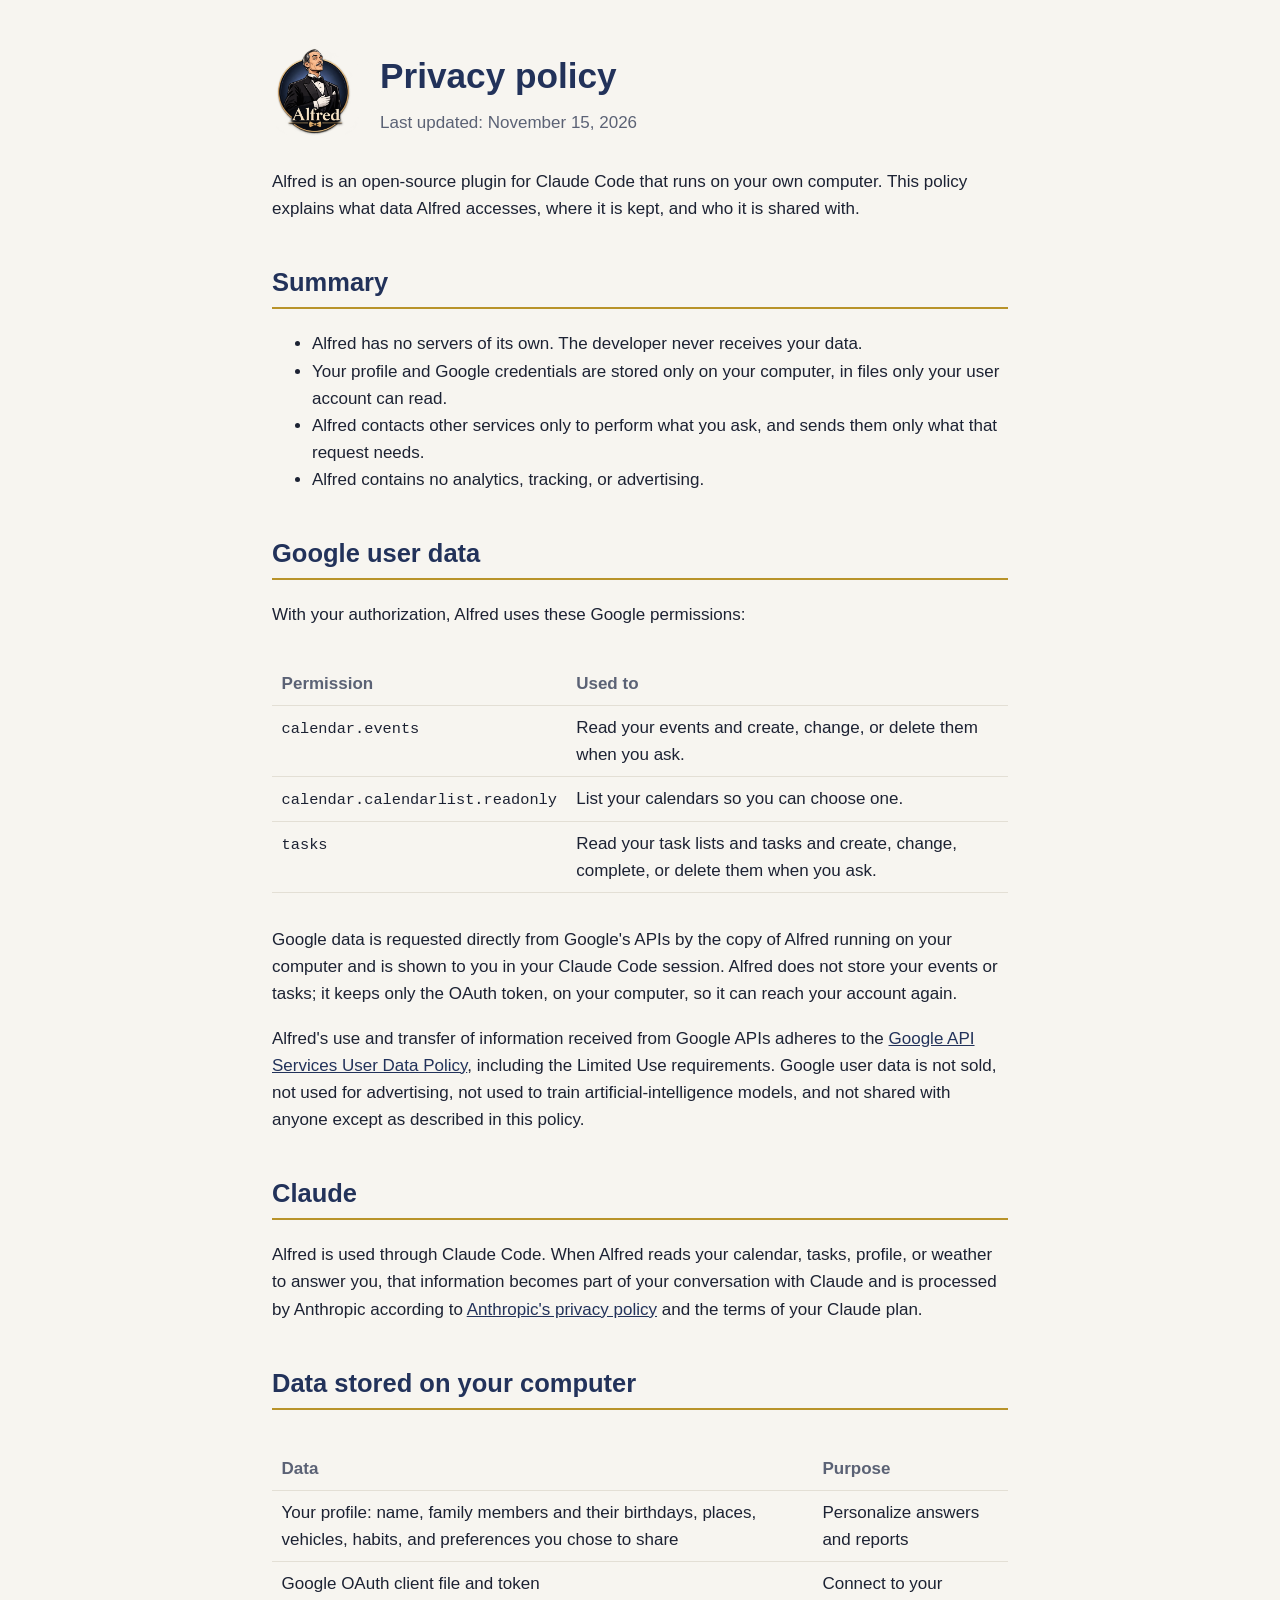
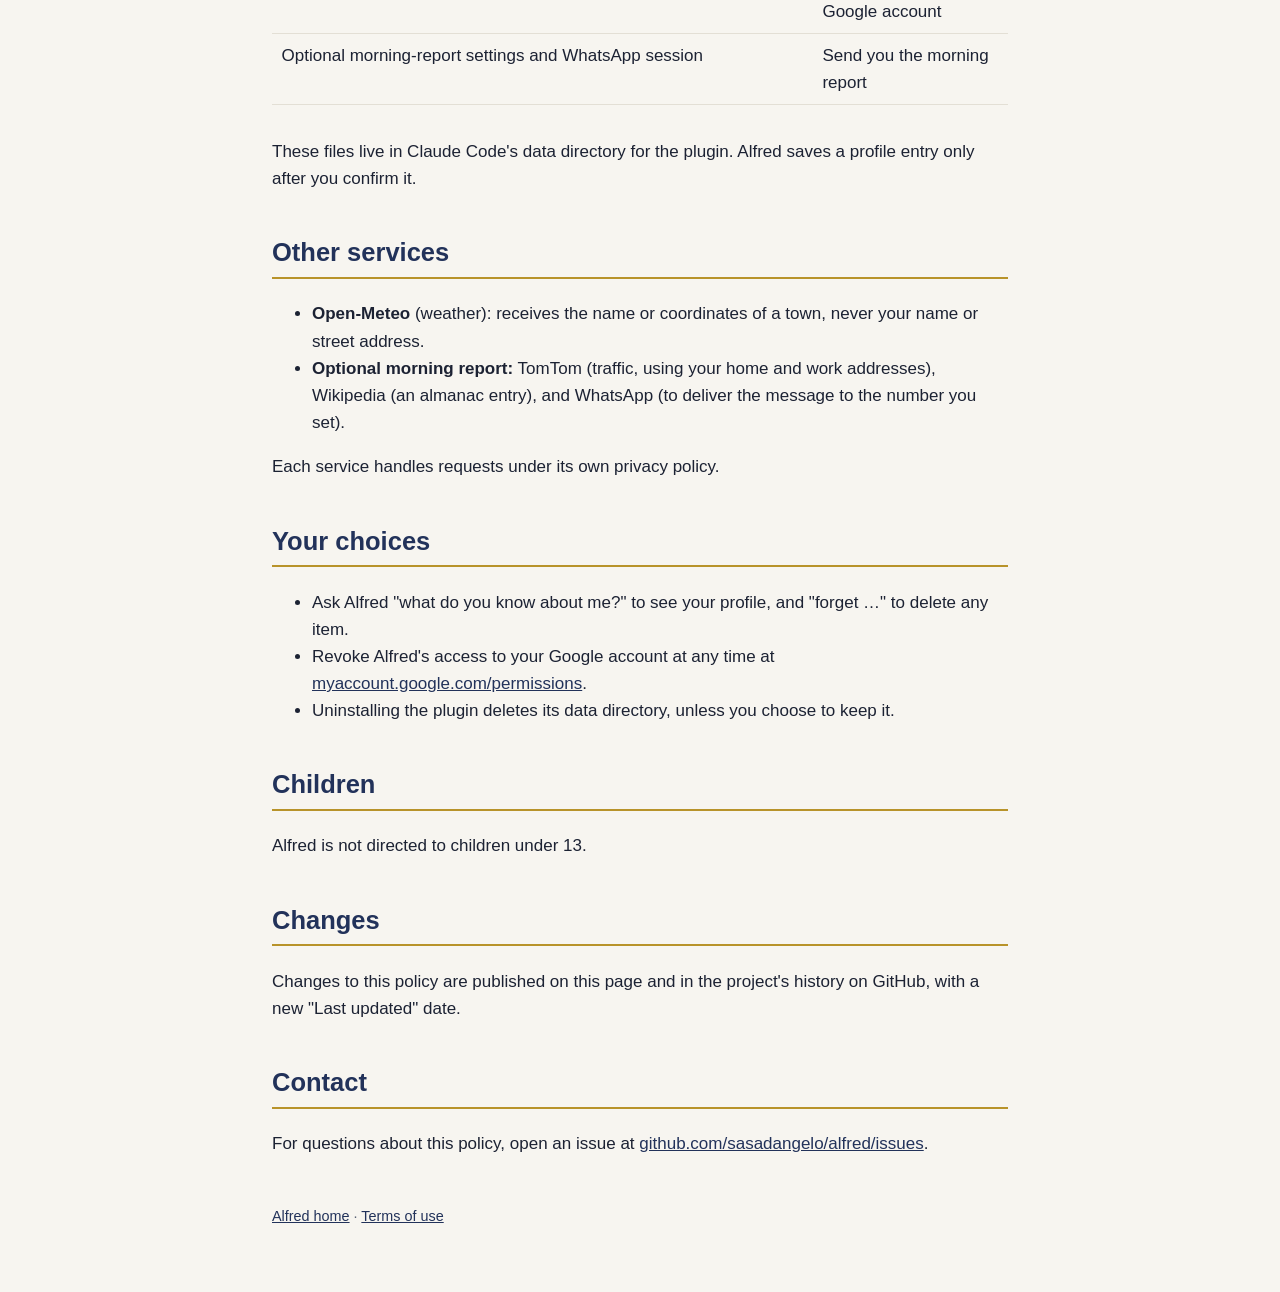
==== docs/privacy.html @ 01066d7a "Add Google connection skill, logo and project web pages - Add the connect-google skill: OAuth client" ====
<!doctype html>
<html lang="en">
<head>
  <meta charset="utf-8">
  <meta name="viewport" content="width=device-width, initial-scale=1">
  <title>Alfred – Privacy policy</title>
  <link rel="icon" href="icon.png">
  <link rel="stylesheet" href="style.css">
</head>
<body>
<main>
  <header>
    <img src="icon.png" alt="Alfred logo">
    <div>
      <h1>Privacy policy</h1>
      <p>Last updated: November 15, 2026</p>
    </div>
  </header>

  <p>Alfred is an open-source plugin for Claude Code that runs on your own computer. This policy explains what data Alfred accesses, where it is kept, and who it is shared with.</p>

  <h2>Summary</h2>
  <ul>
    <li>Alfred has no servers of its own. The developer never receives your data.</li>
    <li>Your profile and Google credentials are stored only on your computer, in files only your user account can read.</li>
    <li>Alfred contacts other services only to perform what you ask, and sends them only what that request needs.</li>
    <li>Alfred contains no analytics, tracking, or advertising.</li>
  </ul>

  <h2>Google user data</h2>
  <p>With your authorization, Alfred uses these Google permissions:</p>
  <div class="table-wrap">
  <table>
    <tr><th>Permission</th><th>Used to</th></tr>
    <tr><td><code>calendar.events</code></td><td>Read your events and create, change, or delete them when you ask.</td></tr>
    <tr><td><code>calendar.calendarlist.readonly</code></td><td>List your calendars so you can choose one.</td></tr>
    <tr><td><code>tasks</code></td><td>Read your task lists and tasks and create, change, complete, or delete them when you ask.</td></tr>
  </table>
  </div>
  <p>Google data is requested directly from Google's APIs by the copy of Alfred running on your computer and is shown to you in your Claude Code session. Alfred does not store your events or tasks; it keeps only the OAuth token, on your computer, so it can reach your account again.</p>
  <p>Alfred's use and transfer of information received from Google APIs adheres to the <a href="https://developers.google.com/terms/api-services-user-data-policy">Google API Services User Data Policy</a>, including the Limited Use requirements. Google user data is not sold, not used for advertising, not used to train artificial-intelligence models, and not shared with anyone except as described in this policy.</p>

  <h2>Claude</h2>
  <p>Alfred is used through Claude Code. When Alfred reads your calendar, tasks, profile, or weather to answer you, that information becomes part of your conversation with Claude and is processed by Anthropic according to <a href="https://www.anthropic.com/legal/privacy">Anthropic's privacy policy</a> and the terms of your Claude plan.</p>

  <h2>Data stored on your computer</h2>
  <div class="table-wrap">
  <table>
    <tr><th>Data</th><th>Purpose</th></tr>
    <tr><td>Your profile: name, family members and their birthdays, places, vehicles, habits, and preferences you chose to share</td><td>Personalize answers and reports</td></tr>
    <tr><td>Google OAuth client file and token</td><td>Connect to your Google account</td></tr>
    <tr><td>Optional morning-report settings and WhatsApp session</td><td>Send you the morning report</td></tr>
  </table>
  </div>
  <p>These files live in Claude Code's data directory for the plugin. Alfred saves a profile entry only after you confirm it.</p>

  <h2>Other services</h2>
  <ul>
    <li><strong>Open-Meteo</strong> (weather): receives the name or coordinates of a town, never your name or street address.</li>
    <li><strong>Optional morning report:</strong> TomTom (traffic, using your home and work addresses), Wikipedia (an almanac entry), and WhatsApp (to deliver the message to the number you set).</li>
  </ul>
  <p>Each service handles requests under its own privacy policy.</p>

  <h2>Your choices</h2>
  <ul>
    <li>Ask Alfred "what do you know about me?" to see your profile, and "forget …" to delete any item.</li>
    <li>Revoke Alfred's access to your Google account at any time at <a href="https://myaccount.google.com/permissions">myaccount.google.com/permissions</a>.</li>
    <li>Uninstalling the plugin deletes its data directory, unless you choose to keep it.</li>
  </ul>

  <h2>Children</h2>
  <p>Alfred is not directed to children under 13.</p>

  <h2>Changes</h2>
  <p>Changes to this policy are published on this page and in the project's history on GitHub, with a new "Last updated" date.</p>

  <h2>Contact</h2>
  <p>For questions about this policy, open an issue at <a href="https://github.com/sasadangelo/alfred/issues">github.com/sasadangelo/alfred/issues</a>.</p>

  <footer><a href="index.html">Alfred home</a> · <a href="terms.html">Terms of use</a></footer>
</main>
</body>
</html>
---- docs/style.css ----
:root {
  --bg: #f7f5f0;
  --text: #1c2233;
  --muted: #5b6275;
  --accent: #22325a;
  --gold: #b8932a;
  --card: #ffffff;
  --border: #e3dfd5;
}
@media (prefers-color-scheme: dark) {
  :root {
    --bg: #0f1626;
    --text: #e8e6e0;
    --muted: #a3a9b8;
    --accent: #c9d3ee;
    --gold: #d4af37;
    --card: #182238;
    --border: #2a3550;
  }
}
* { box-sizing: border-box; }
body {
  margin: 0;
  padding: 0 1rem;
  background: var(--bg);
  color: var(--text);
  font: 17px/1.6 -apple-system, BlinkMacSystemFont, "Segoe UI", Roboto, Helvetica, Arial, sans-serif;
}
main { max-width: 46rem; margin: 0 auto; padding: 3rem 0 4rem; }
header { display: flex; align-items: center; gap: 1.25rem; margin-bottom: 2rem; }
header img { width: 88px; height: 88px; border-radius: 20px; }
h1 { margin: 0; font-size: 2.2rem; color: var(--accent); }
h1 + p { margin: .25rem 0 0; color: var(--muted); }
h2 { margin-top: 2.5rem; color: var(--accent); border-bottom: 2px solid var(--gold); padding-bottom: .25rem; }
a { color: var(--accent); }
code, pre { font-family: ui-monospace, SFMono-Regular, Menlo, monospace; font-size: .9em; }
pre { background: var(--card); border: 1px solid var(--border); border-radius: 10px; padding: 1rem; overflow-x: auto; }
table { width: 100%; border-collapse: collapse; margin: 1rem 0; }
.table-wrap { overflow-x: auto; }
th, td { text-align: left; padding: .5rem .6rem; border-bottom: 1px solid var(--border); vertical-align: top; }
th { color: var(--muted); font-weight: 600; }
footer { margin-top: 3rem; color: var(--muted); font-size: .9rem; }
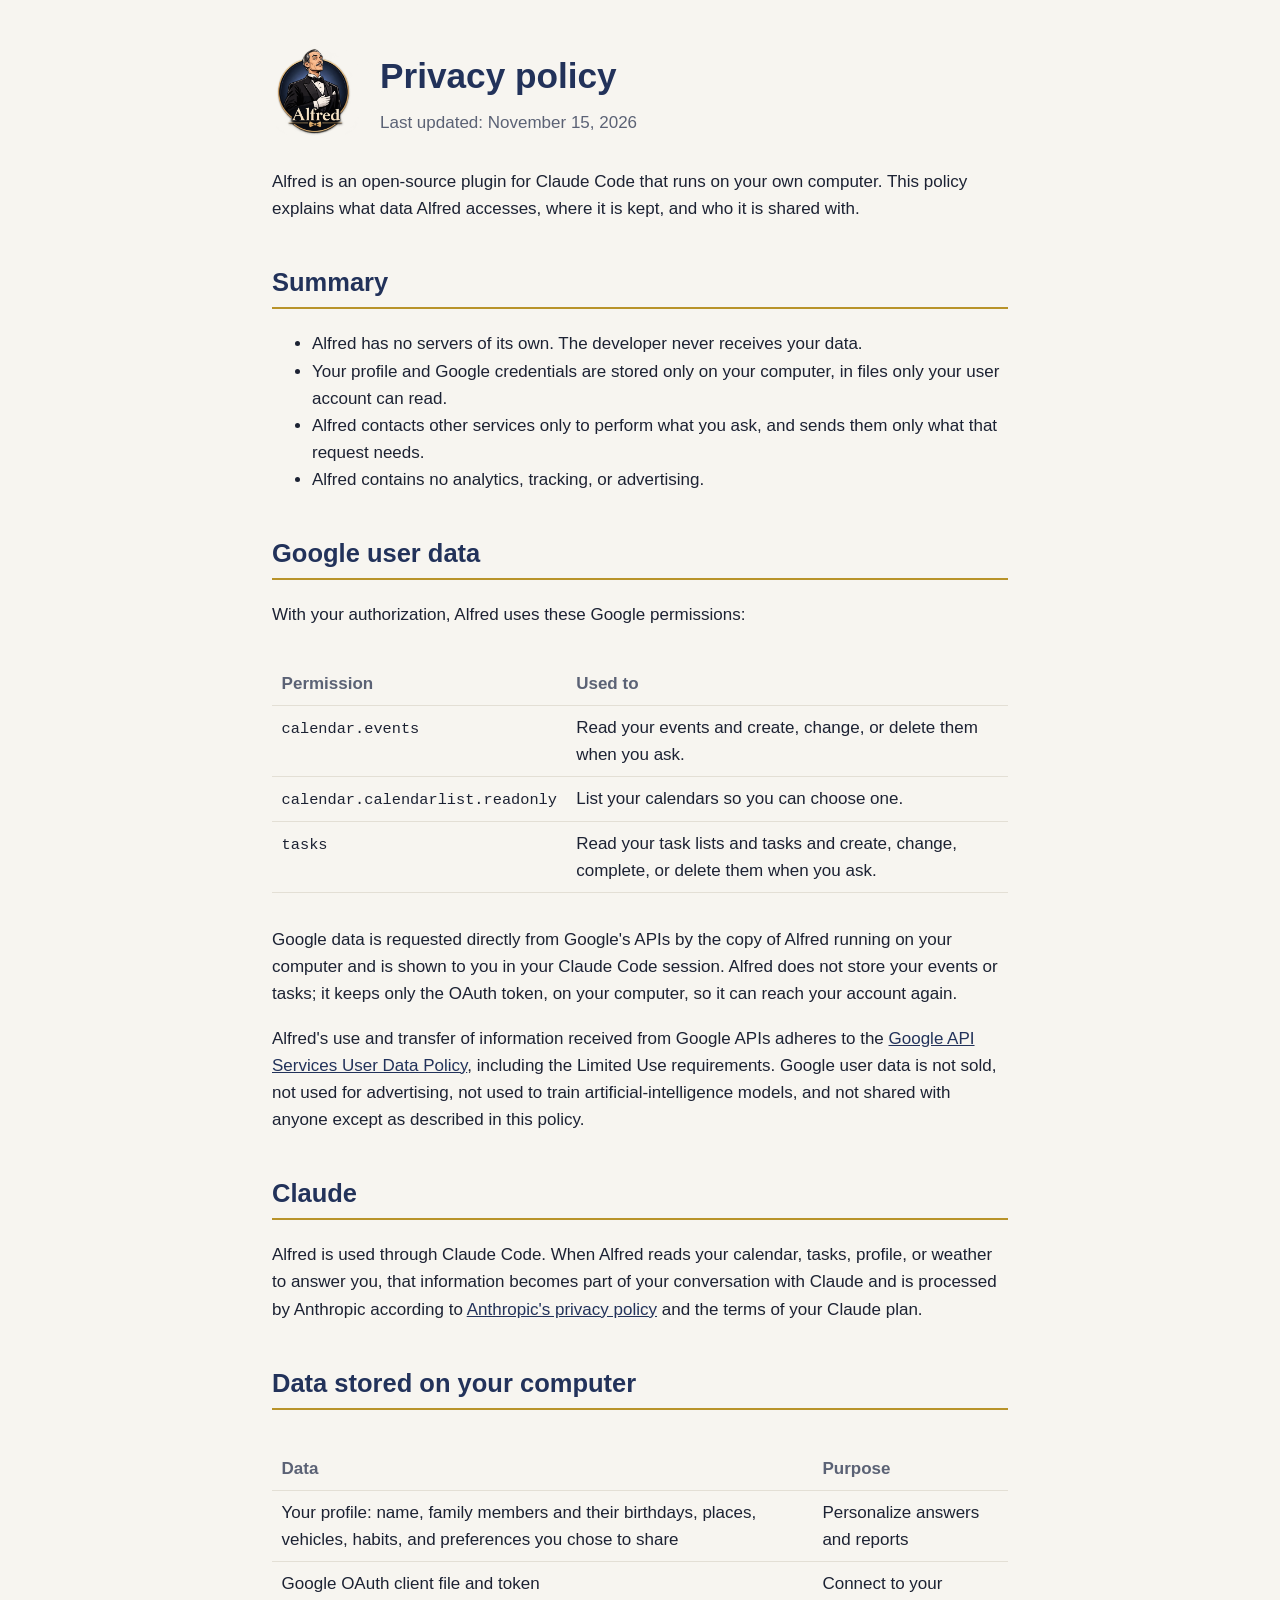
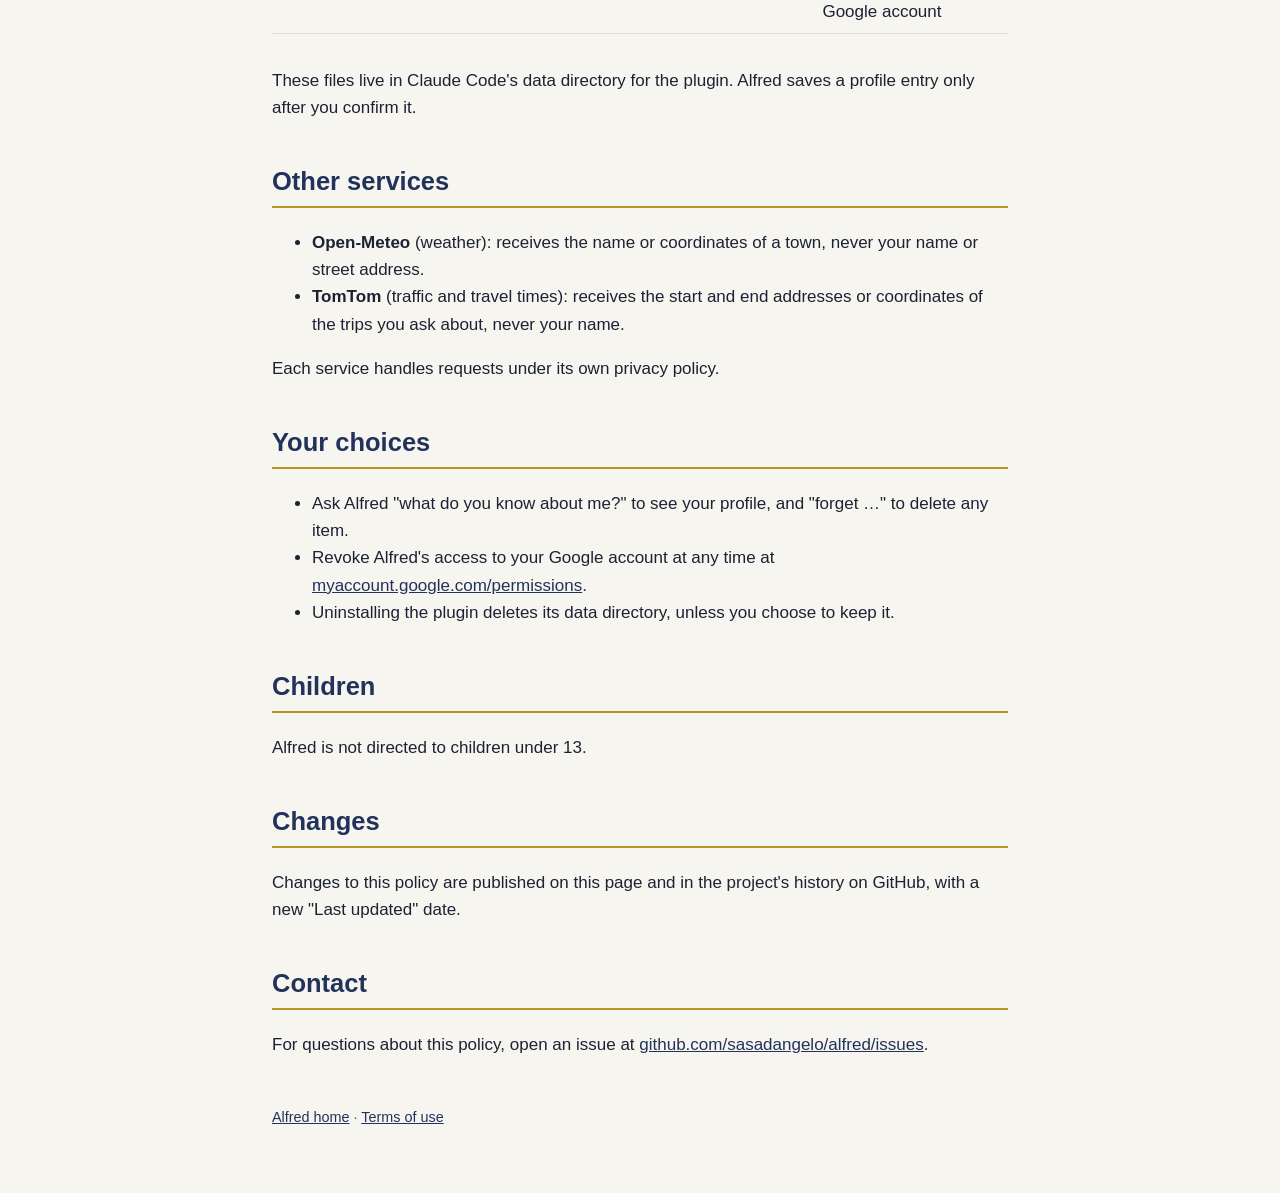
==== commit d8f65ef6: "Add traffic skill, drop the old morning report, use a dedicated data dir - Add traffic_routes.py and" ====
--- a/docs/privacy.html
+++ b/docs/privacy.html
@@ -49,7 +49,6 @@
     <tr><th>Data</th><th>Purpose</th></tr>
     <tr><td>Your profile: name, family members and their birthdays, places, vehicles, habits, and preferences you chose to share</td><td>Personalize answers and reports</td></tr>
     <tr><td>Google OAuth client file and token</td><td>Connect to your Google account</td></tr>
-    <tr><td>Optional morning-report settings and WhatsApp session</td><td>Send you the morning report</td></tr>
   </table>
   </div>
   <p>These files live in Claude Code's data directory for the plugin. Alfred saves a profile entry only after you confirm it.</p>
@@ -57,7 +56,7 @@
   <h2>Other services</h2>
   <ul>
     <li><strong>Open-Meteo</strong> (weather): receives the name or coordinates of a town, never your name or street address.</li>
-    <li><strong>Optional morning report:</strong> TomTom (traffic, using your home and work addresses), Wikipedia (an almanac entry), and WhatsApp (to deliver the message to the number you set).</li>
+    <li><strong>TomTom</strong> (traffic and travel times): receives the start and end addresses or coordinates of the trips you ask about, never your name.</li>
   </ul>
   <p>Each service handles requests under its own privacy policy.</p>
 
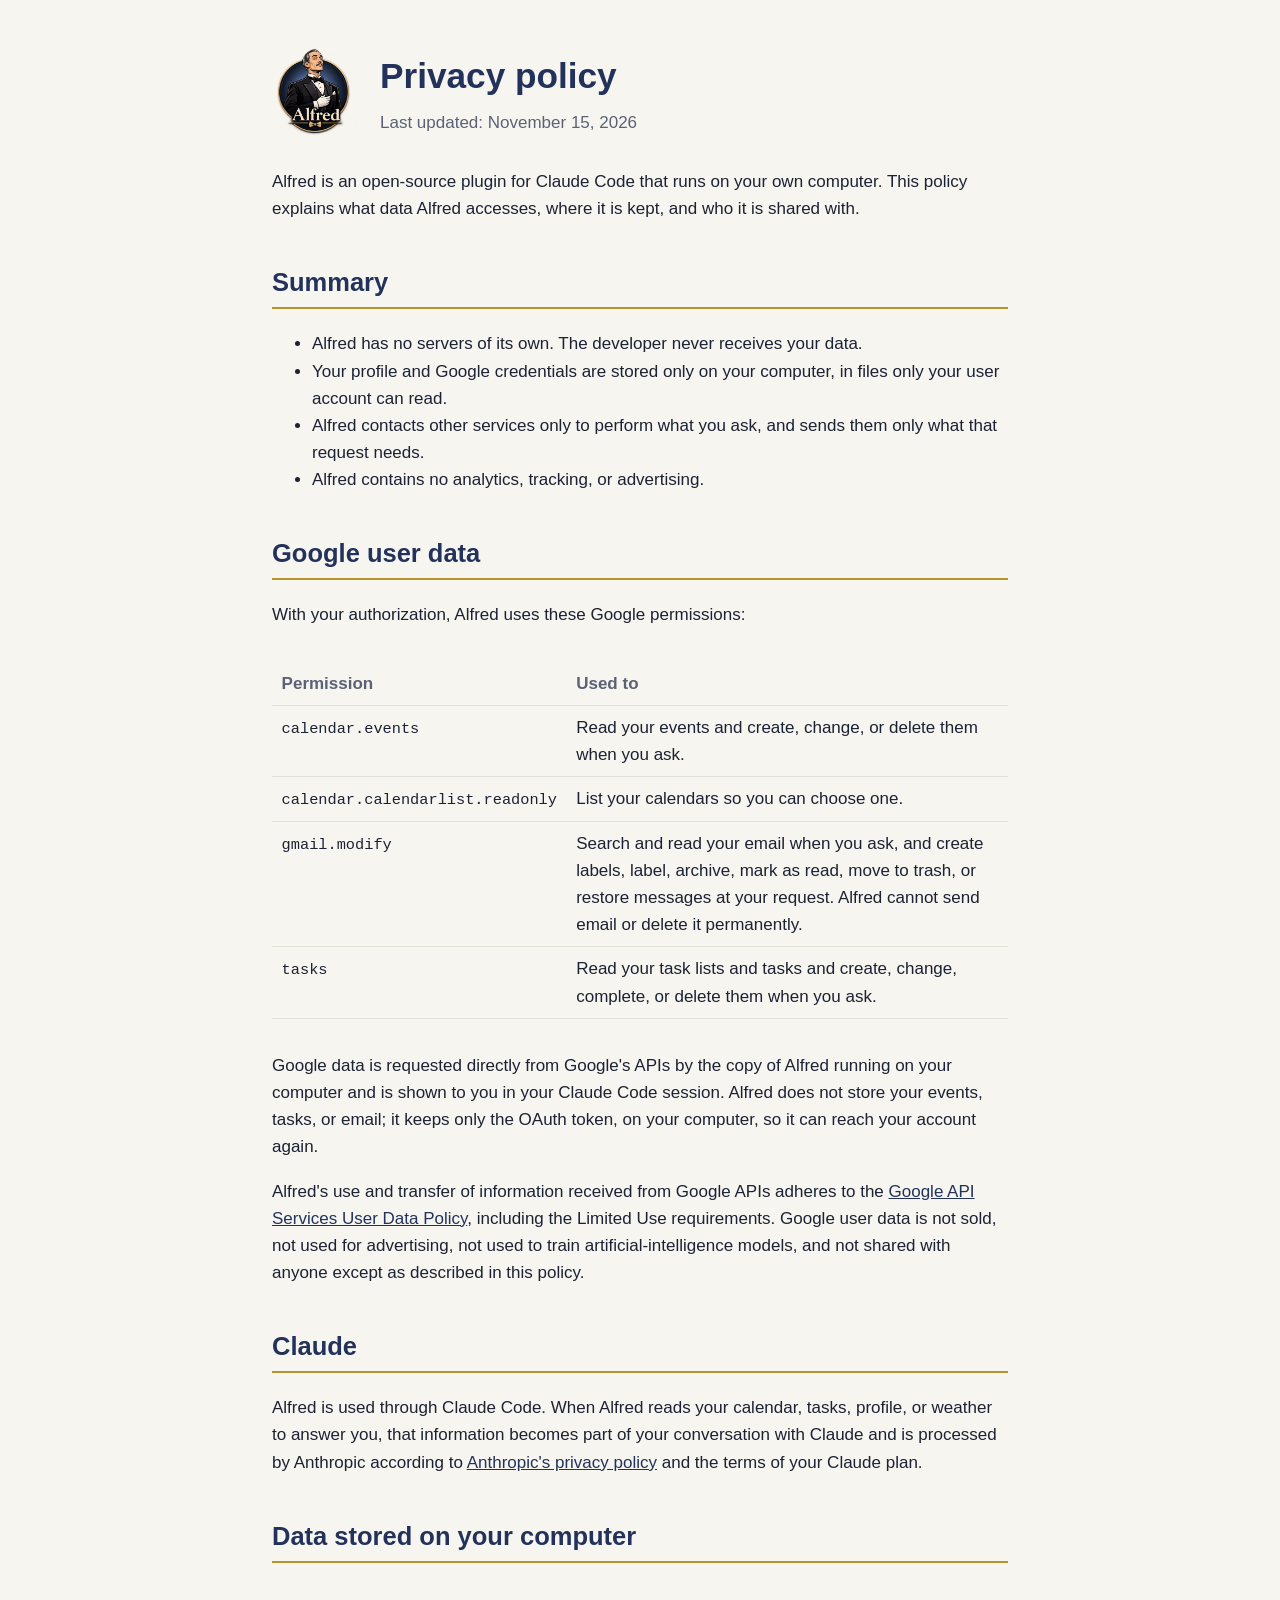
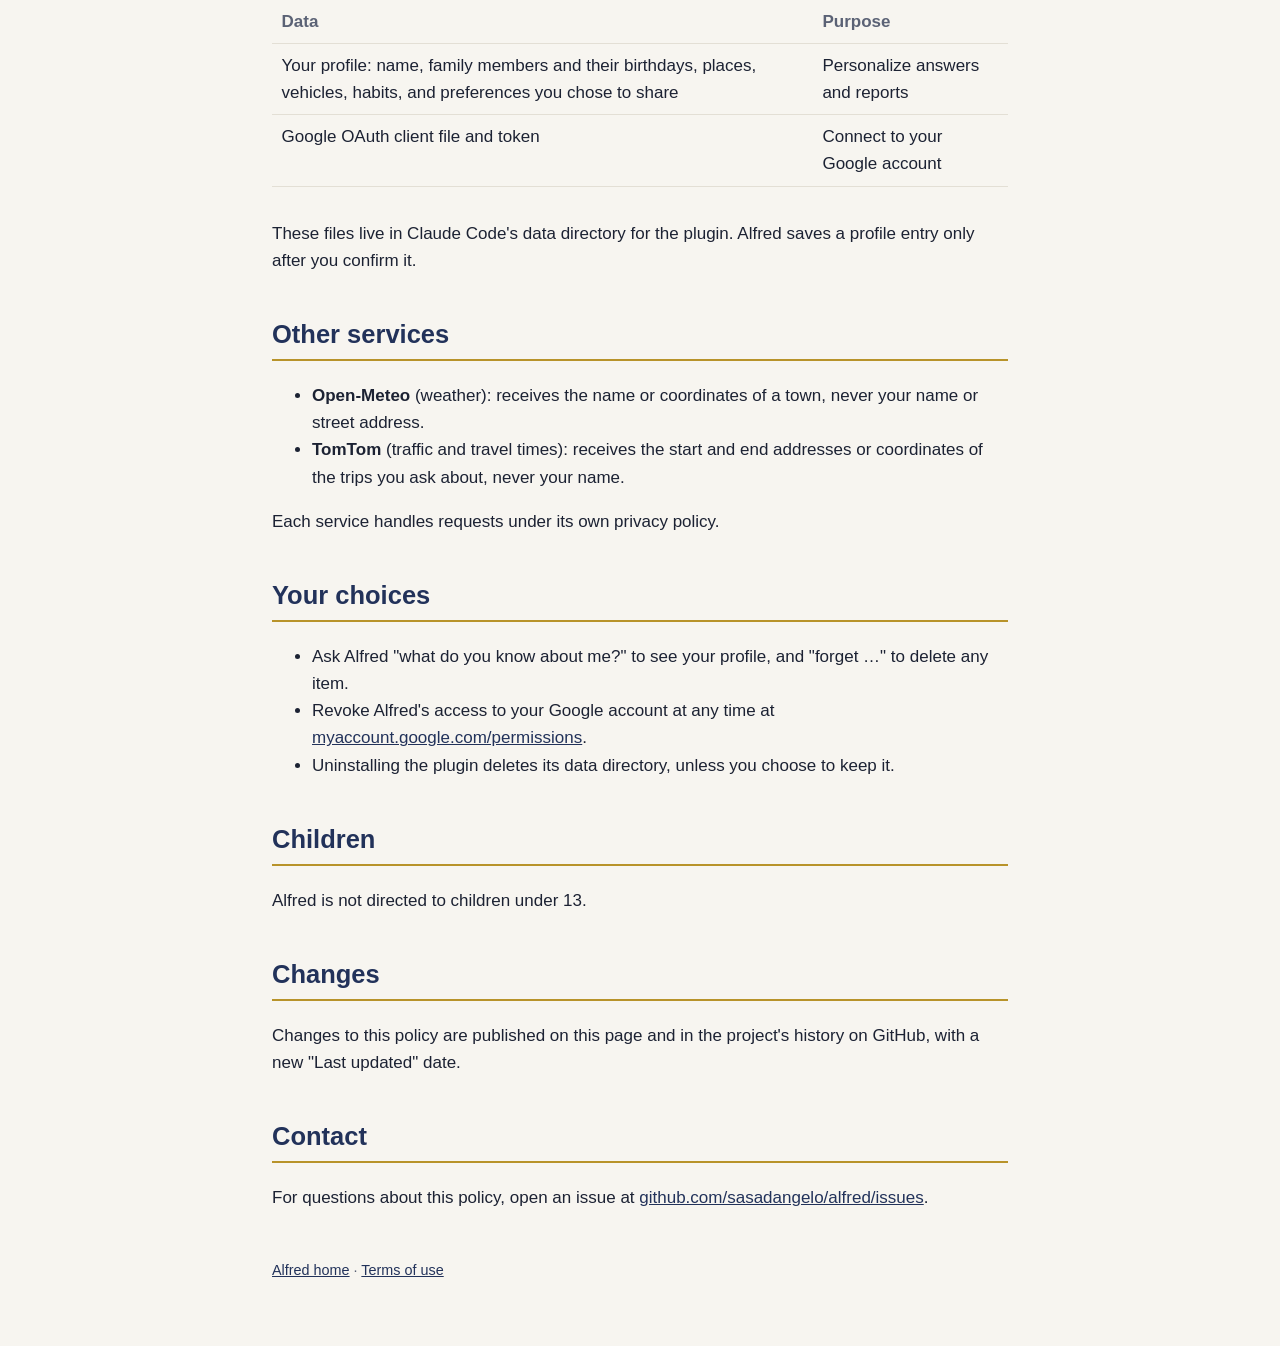
==== commit 860cc008: "Add basic Gmail support - Add gmail.py and Gmail tools in the google-workspace server: search   with" ====
--- a/docs/privacy.html
+++ b/docs/privacy.html
@@ -34,10 +34,11 @@
     <tr><th>Permission</th><th>Used to</th></tr>
     <tr><td><code>calendar.events</code></td><td>Read your events and create, change, or delete them when you ask.</td></tr>
     <tr><td><code>calendar.calendarlist.readonly</code></td><td>List your calendars so you can choose one.</td></tr>
+    <tr><td><code>gmail.modify</code></td><td>Search and read your email when you ask, and create labels, label, archive, mark as read, move to trash, or restore messages at your request. Alfred cannot send email or delete it permanently.</td></tr>
     <tr><td><code>tasks</code></td><td>Read your task lists and tasks and create, change, complete, or delete them when you ask.</td></tr>
   </table>
   </div>
-  <p>Google data is requested directly from Google's APIs by the copy of Alfred running on your computer and is shown to you in your Claude Code session. Alfred does not store your events or tasks; it keeps only the OAuth token, on your computer, so it can reach your account again.</p>
+  <p>Google data is requested directly from Google's APIs by the copy of Alfred running on your computer and is shown to you in your Claude Code session. Alfred does not store your events, tasks, or email; it keeps only the OAuth token, on your computer, so it can reach your account again.</p>
   <p>Alfred's use and transfer of information received from Google APIs adheres to the <a href="https://developers.google.com/terms/api-services-user-data-policy">Google API Services User Data Policy</a>, including the Limited Use requirements. Google user data is not sold, not used for advertising, not used to train artificial-intelligence models, and not shared with anyone except as described in this policy.</p>
 
   <h2>Claude</h2>
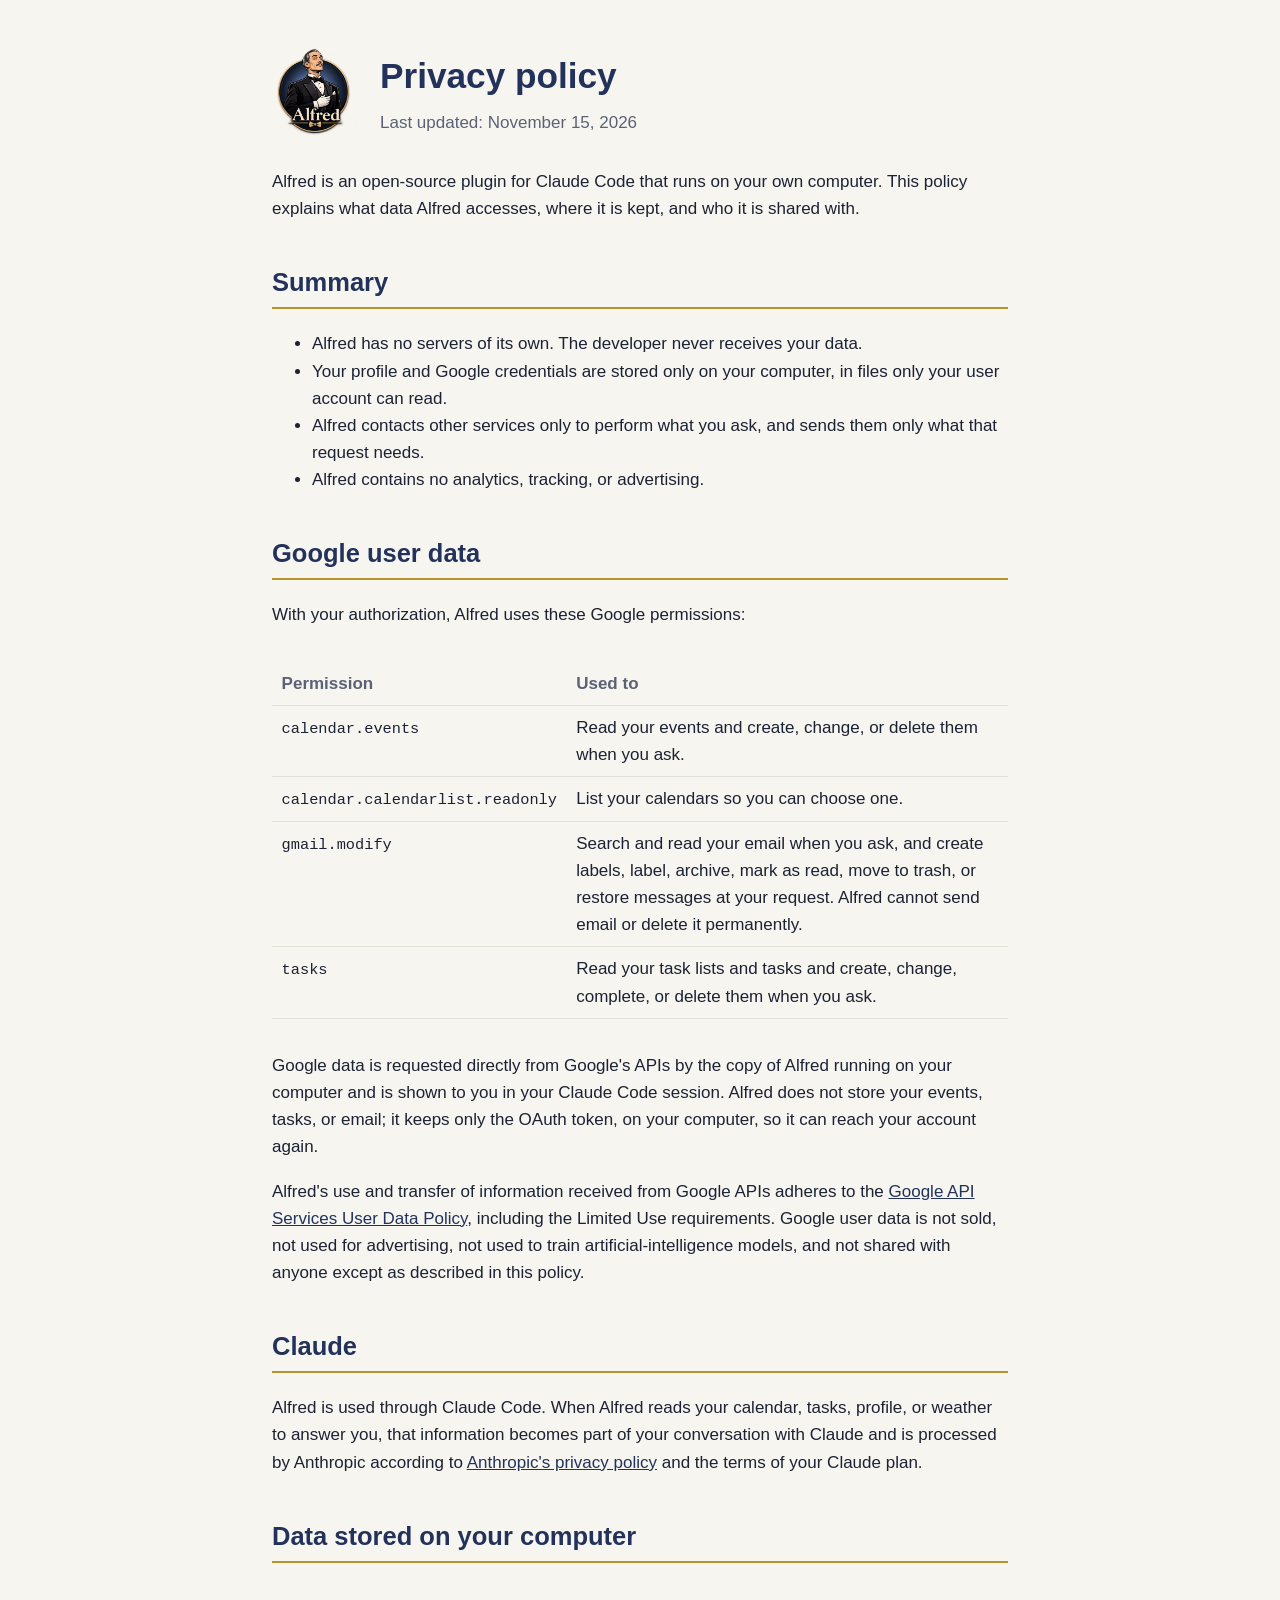
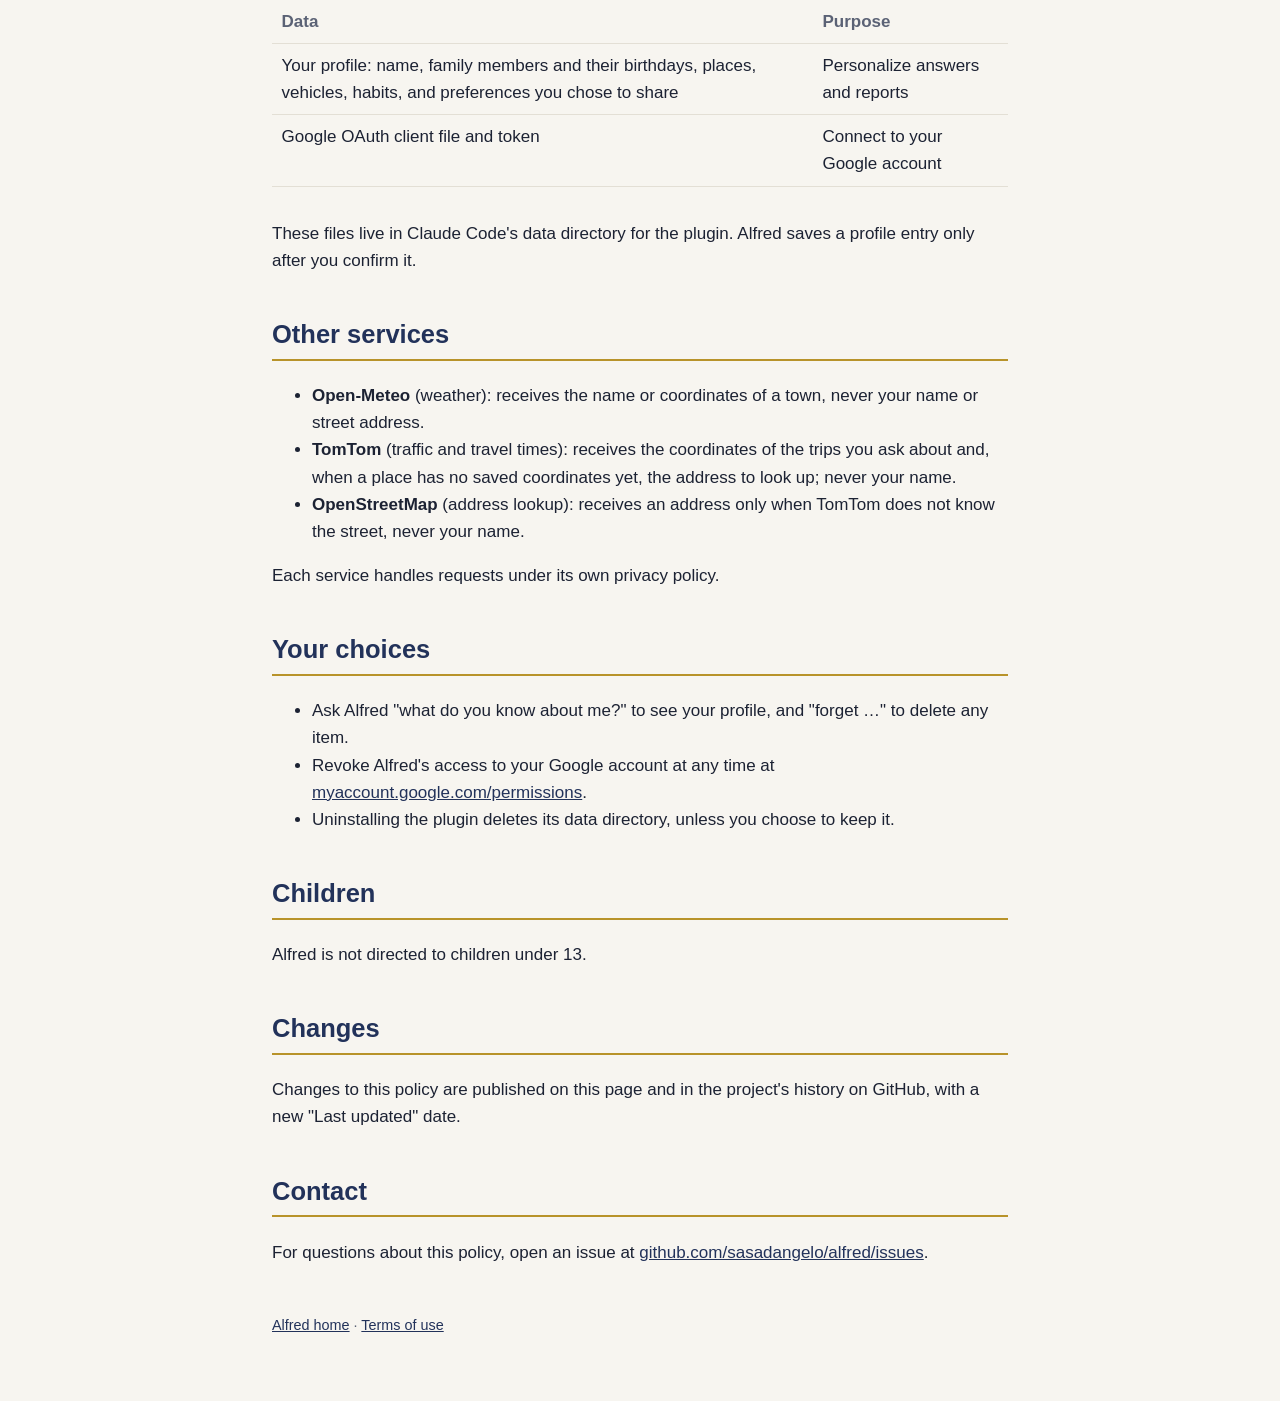
==== commit 2607d4ea: "Add place coordinates, vehicle deadlines and better address lookup - Profile places can store verifi" ====
--- a/docs/privacy.html
+++ b/docs/privacy.html
@@ -57,7 +57,8 @@
   <h2>Other services</h2>
   <ul>
     <li><strong>Open-Meteo</strong> (weather): receives the name or coordinates of a town, never your name or street address.</li>
-    <li><strong>TomTom</strong> (traffic and travel times): receives the start and end addresses or coordinates of the trips you ask about, never your name.</li>
+    <li><strong>TomTom</strong> (traffic and travel times): receives the coordinates of the trips you ask about and, when a place has no saved coordinates yet, the address to look up; never your name.</li>
+    <li><strong>OpenStreetMap</strong> (address lookup): receives an address only when TomTom does not know the street, never your name.</li>
   </ul>
   <p>Each service handles requests under its own privacy policy.</p>
 
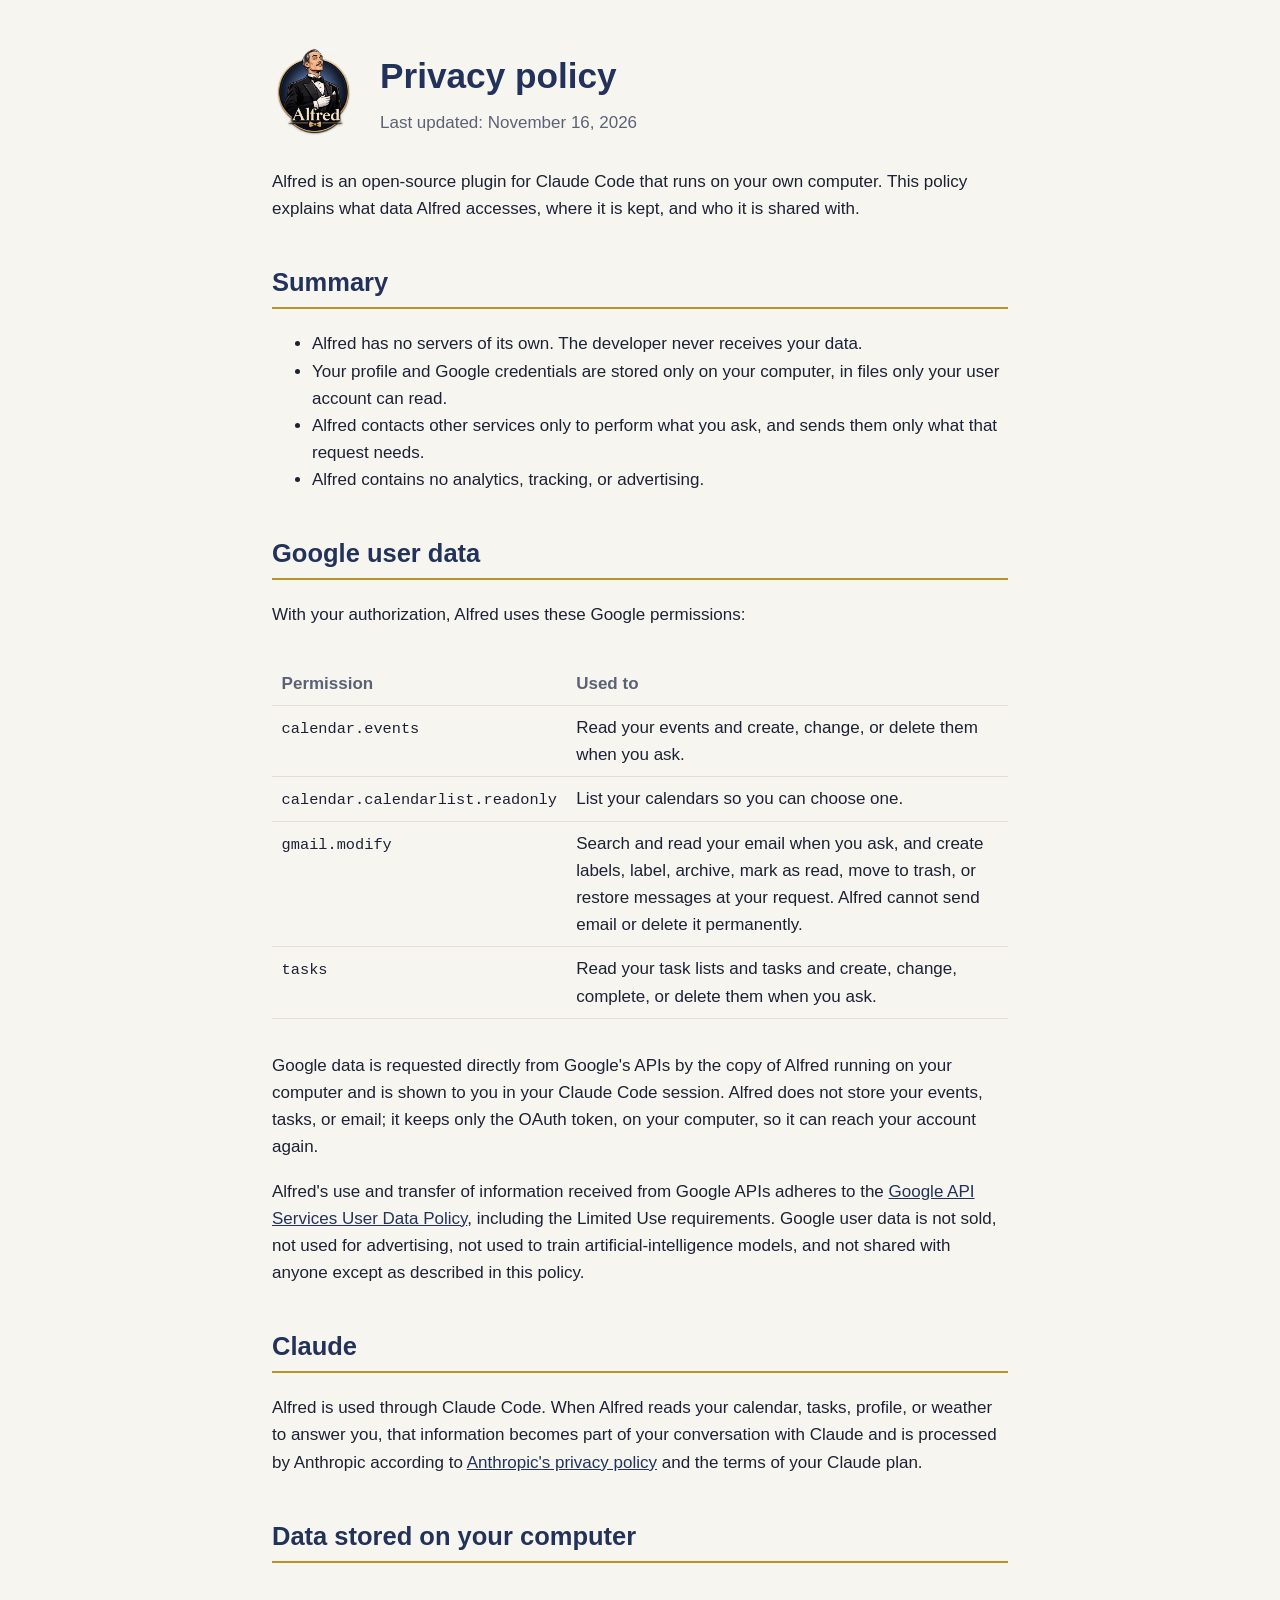
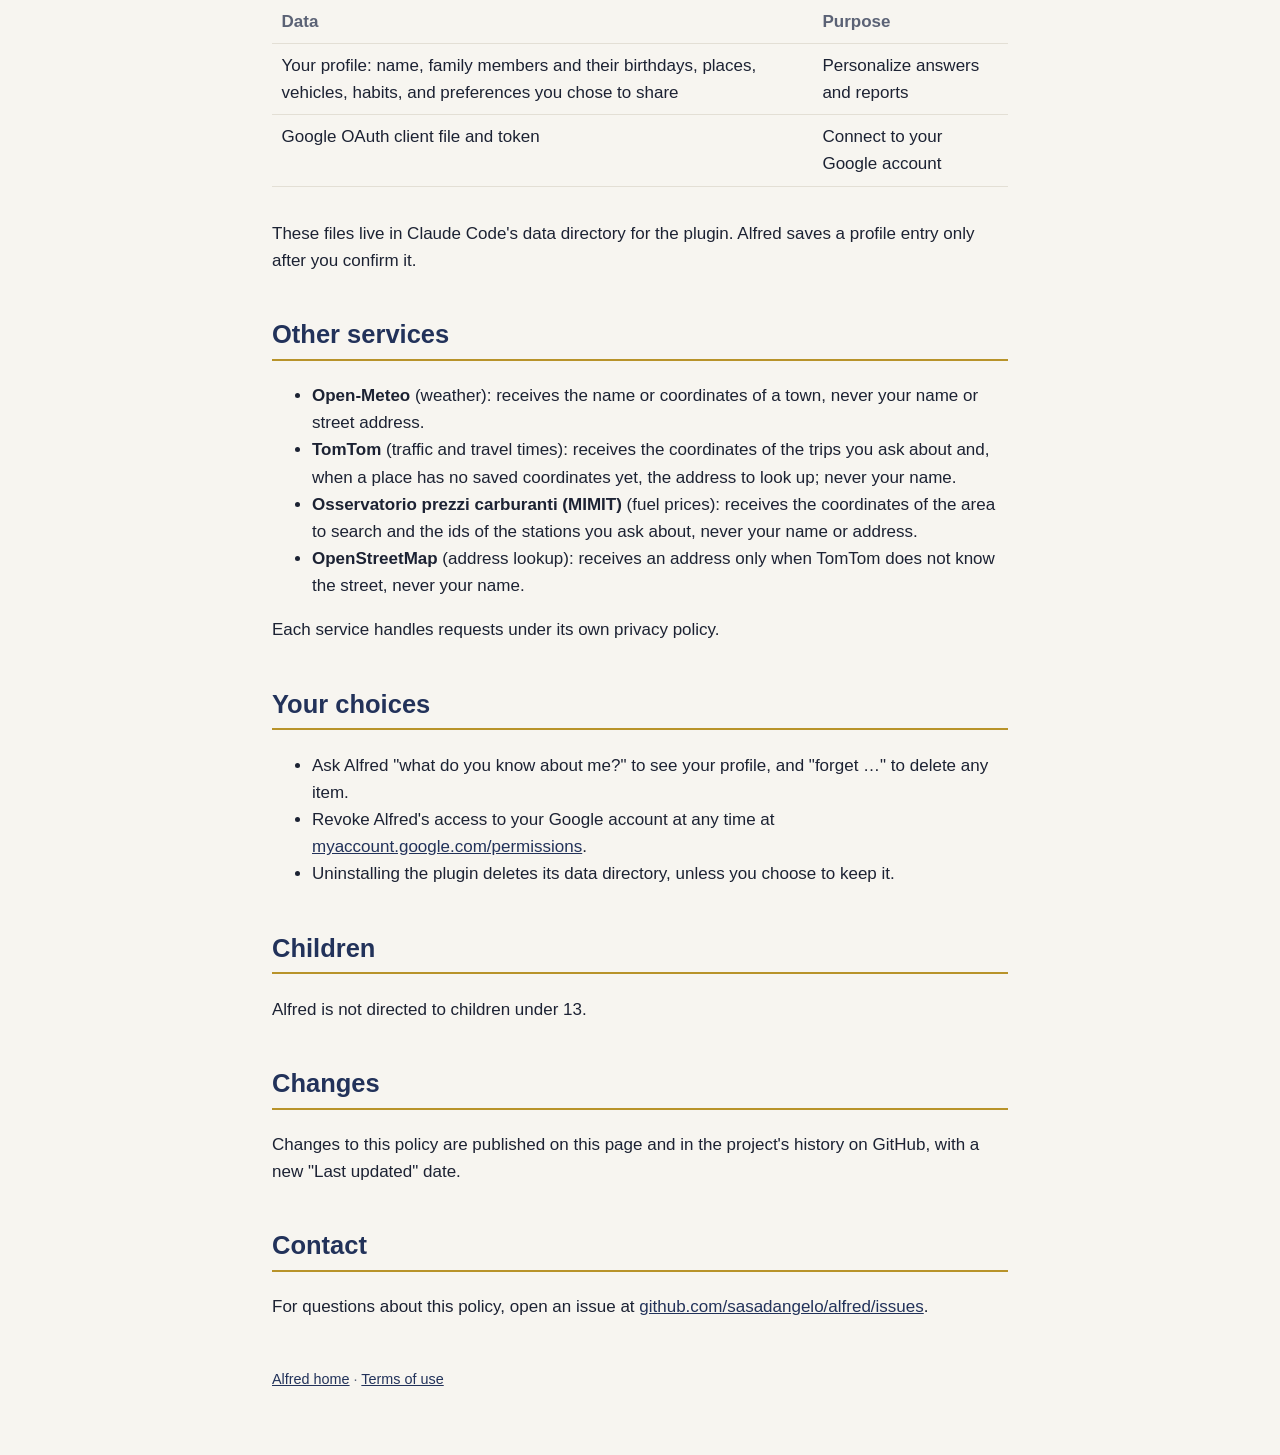
==== commit 661d0a26: "Add fuel prices of individual stations - Add fuel_prices.py and the fuel MCP server: cheapest statio" ====
--- a/docs/privacy.html
+++ b/docs/privacy.html
@@ -13,7 +13,7 @@
     <img src="icon.png" alt="Alfred logo">
     <div>
       <h1>Privacy policy</h1>
-      <p>Last updated: November 15, 2026</p>
+      <p>Last updated: November 16, 2026</p>
     </div>
   </header>
 
@@ -58,6 +58,7 @@
   <ul>
     <li><strong>Open-Meteo</strong> (weather): receives the name or coordinates of a town, never your name or street address.</li>
     <li><strong>TomTom</strong> (traffic and travel times): receives the coordinates of the trips you ask about and, when a place has no saved coordinates yet, the address to look up; never your name.</li>
+    <li><strong>Osservatorio prezzi carburanti (MIMIT)</strong> (fuel prices): receives the coordinates of the area to search and the ids of the stations you ask about, never your name or address.</li>
     <li><strong>OpenStreetMap</strong> (address lookup): receives an address only when TomTom does not know the street, never your name.</li>
   </ul>
   <p>Each service handles requests under its own privacy policy.</p>
